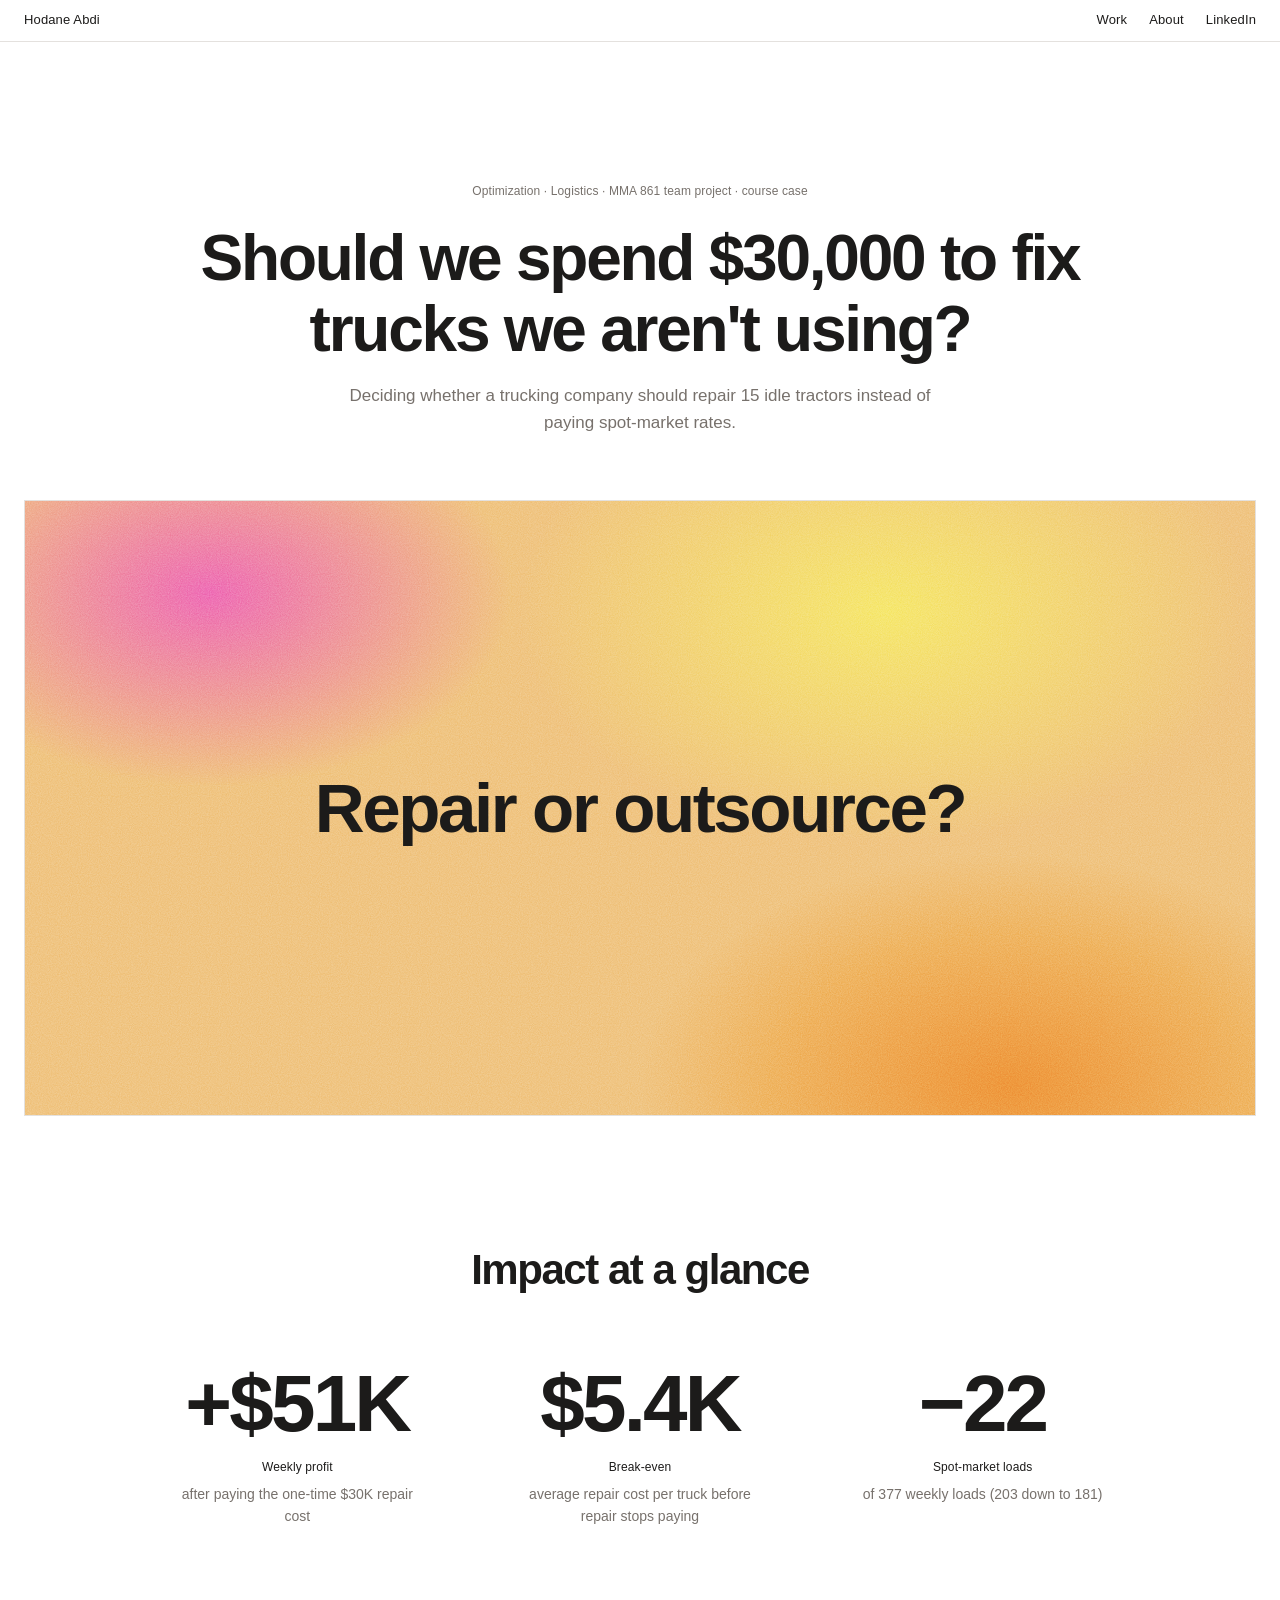
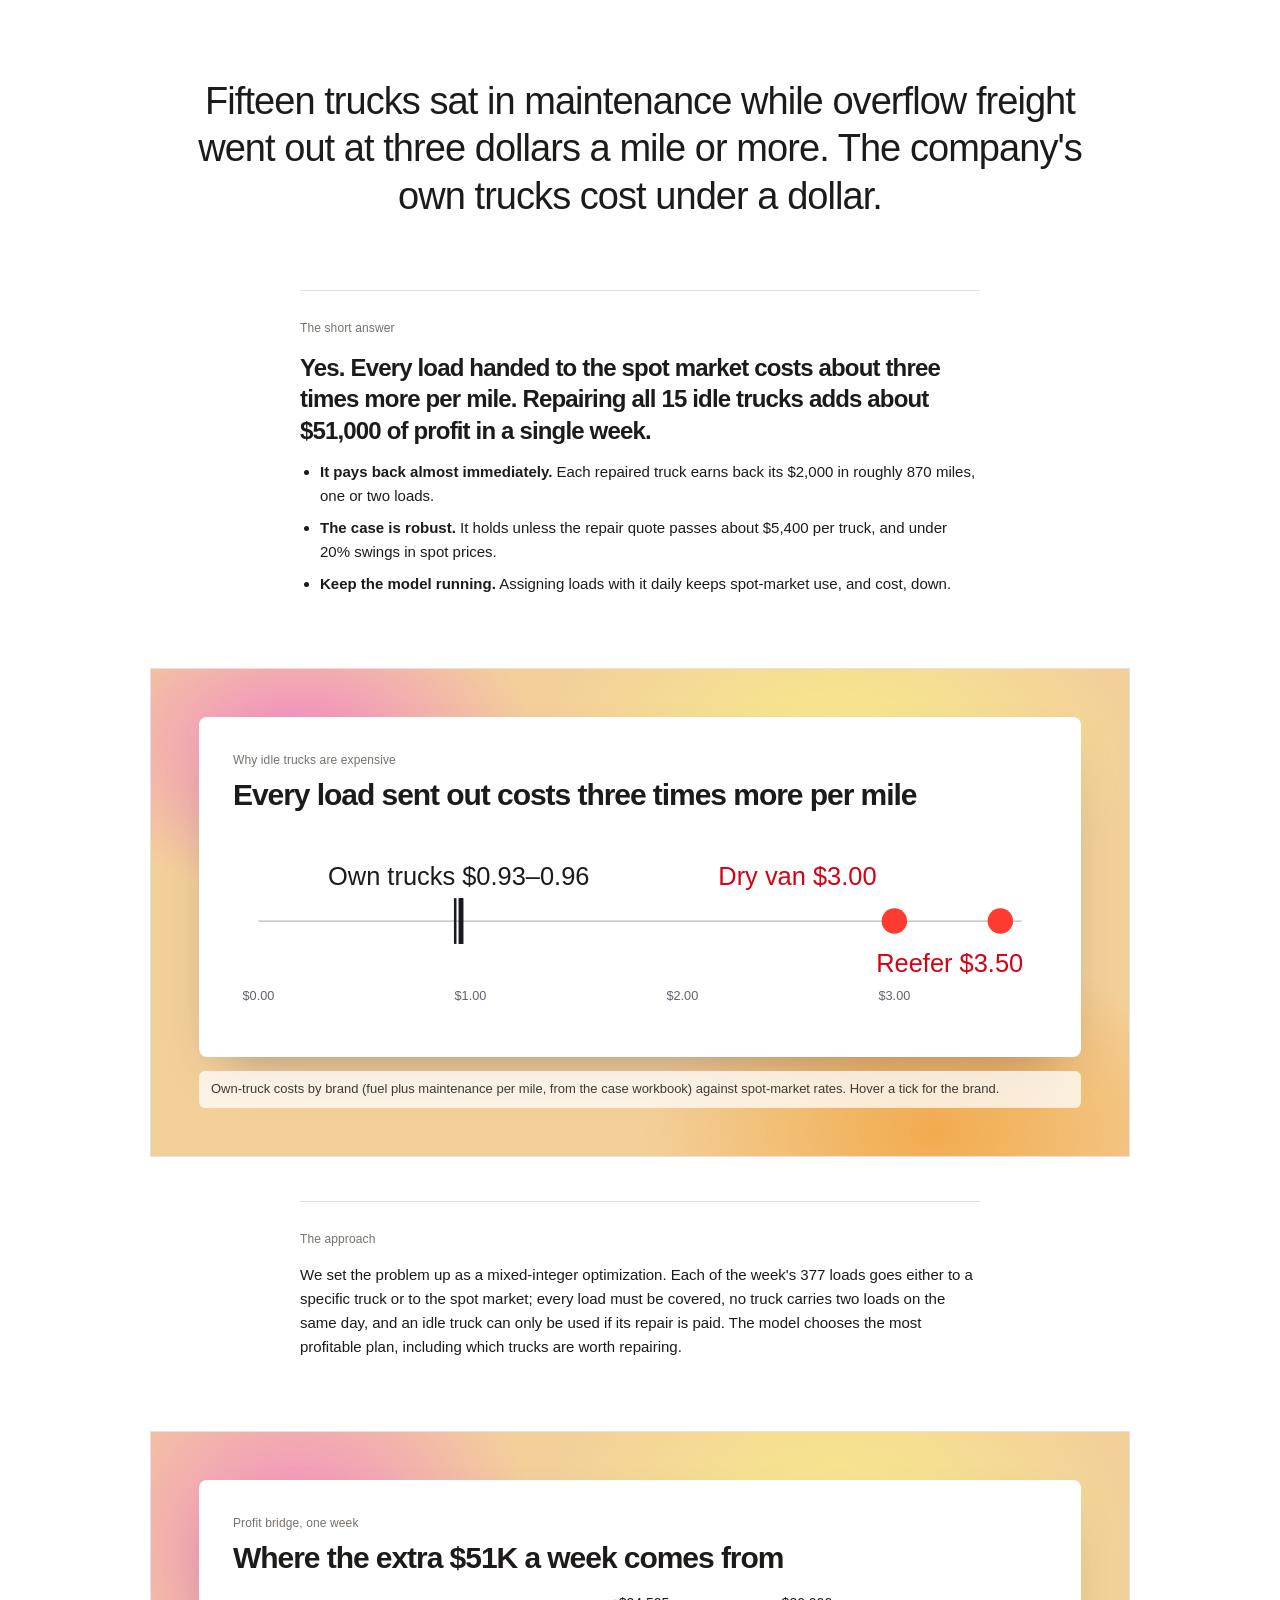
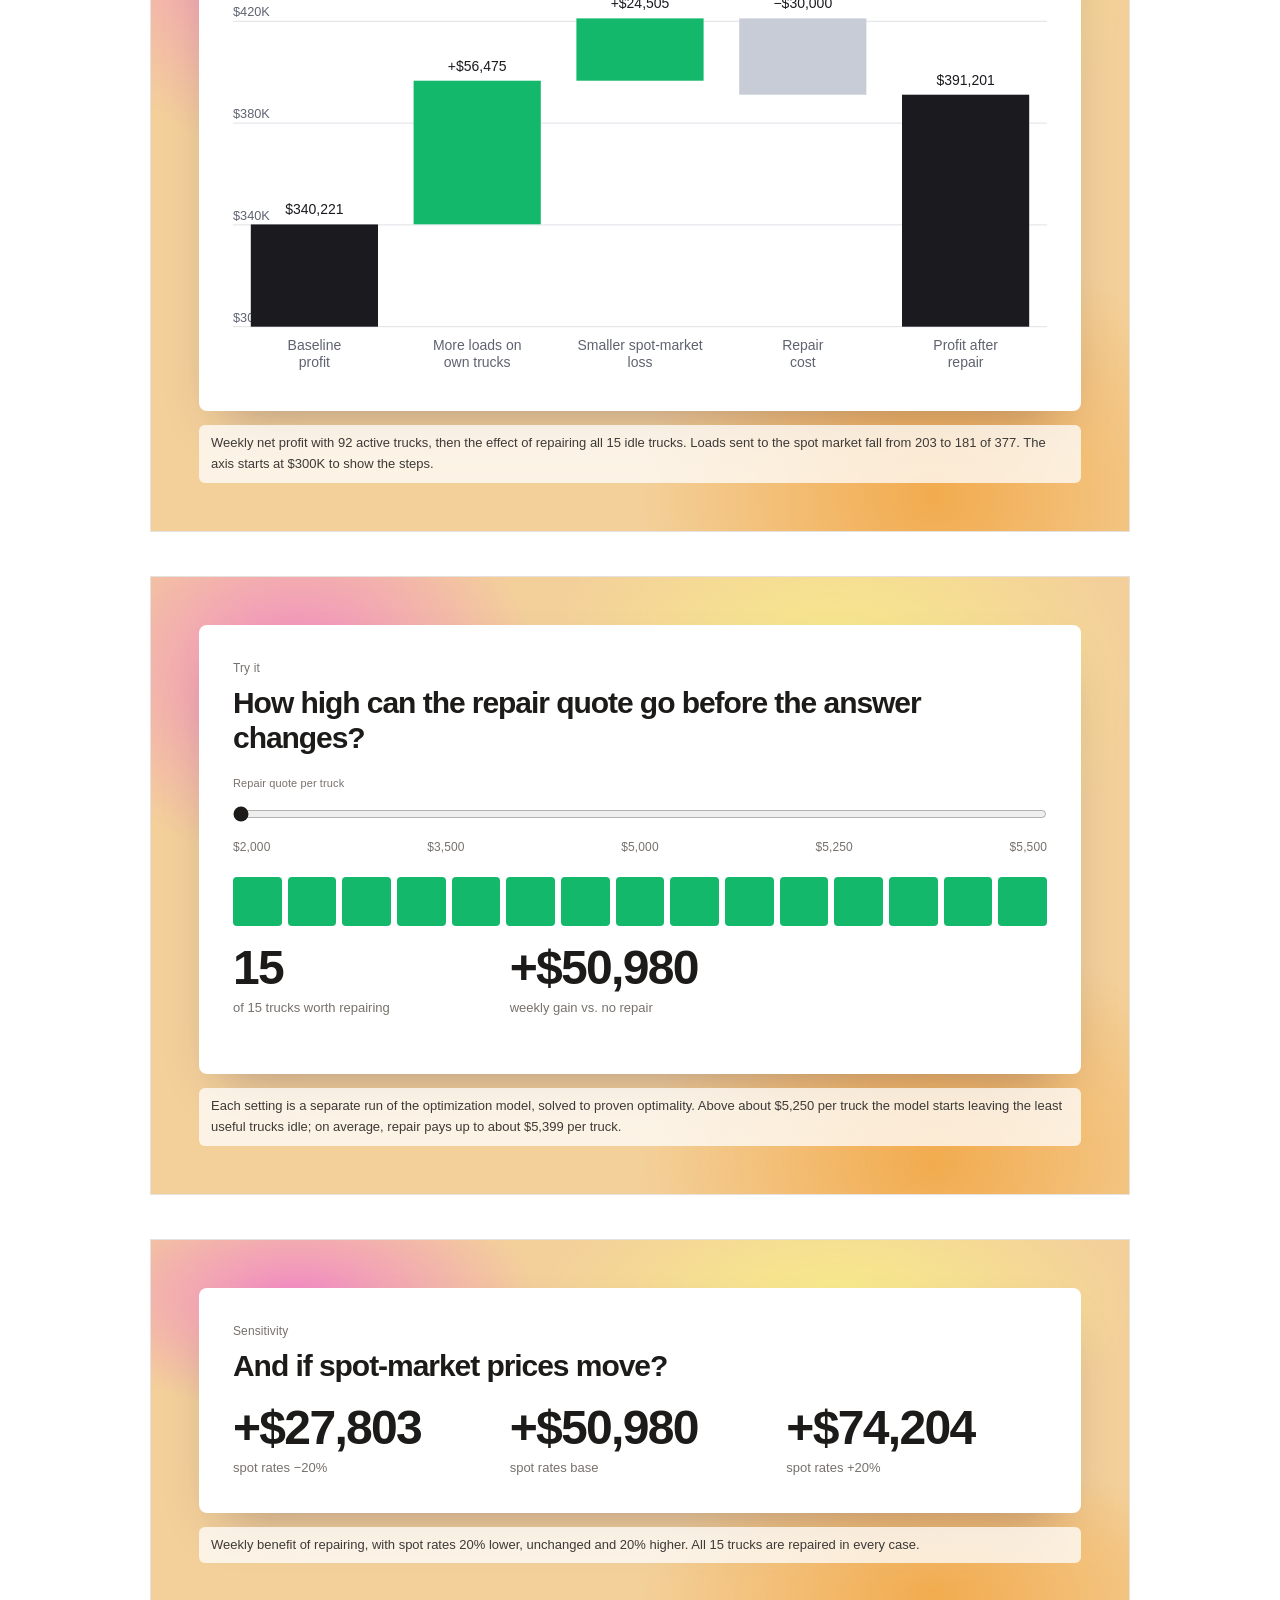
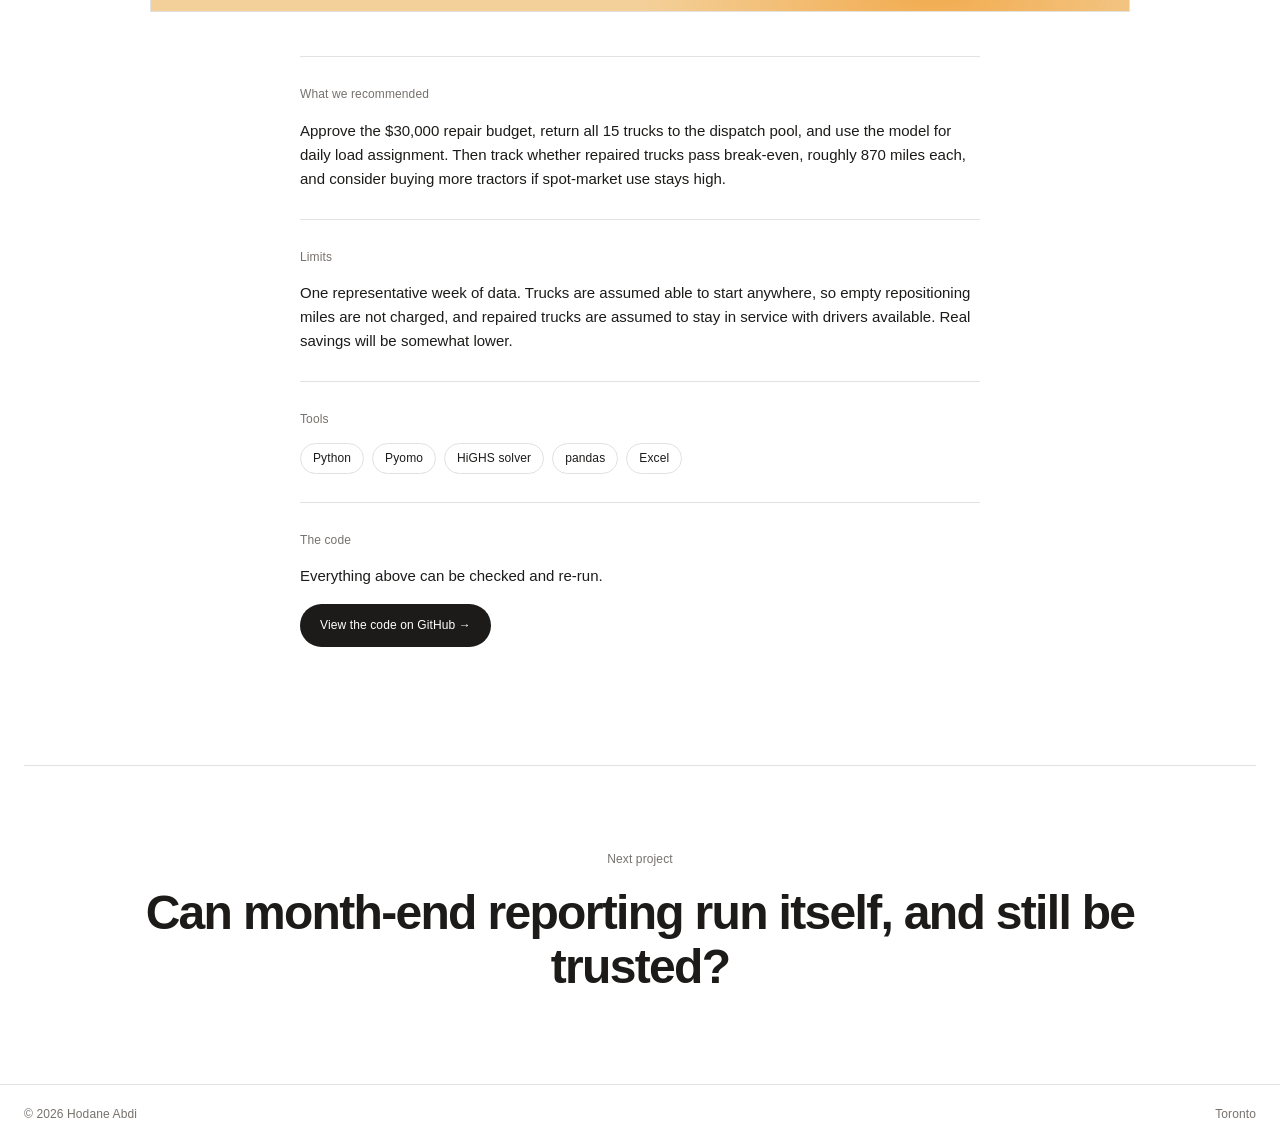
==== work/fleet-optimization.html @ c6dd70c2 "Calmer headline size; keep both hero buttons white Co-Authored-By: Claude Opus 5.5 <noreply@anthropi" ====
<!doctype html>
<html lang="en"><head>
<meta charset="utf-8"><meta name="viewport" content="width=device-width,initial-scale=1">
<title>Fleet Capacity Optimization | Hodane Abdi</title>
<meta name="description" content="Deciding whether a trucking company should repair 15 idle tractors instead of paying spot-market rates.">
<meta property="og:title" content="Fleet Capacity Optimization | Hodane Abdi"><meta property="og:description" content="Deciding whether a trucking company should repair 15 idle tractors instead of paying spot-market rates.">
<meta property="og:image" content="https://hodaneabdi.github.io/assets/og.png"><meta property="og:type" content="website"><meta name="twitter:card" content="summary_large_image">
<link rel="preload" href="../assets/fonts/tinos.woff2" as="font" type="font/woff2" crossorigin>
<link rel="stylesheet" href="../assets/style.css?v=202611041042">
<link rel="icon" href="data:image/svg+xml,%3Csvg xmlns='http://www.w3.org/2000/svg' viewBox='0 0 32 32'%3E%3Ccircle cx='16' cy='16' r='14' fill='%23f2a2e6'/%3E%3C/svg%3E">
</head><body data-g="g-sun" style="--acc:#14b86a;--acc-t:#0b8a4e">
<nav class="nav"><a href="../index.html">Hodane Abdi</a><div class="links"><a href="../index.html#work">Work</a><a href="../index.html#about">About</a><a href="https://www.linkedin.com/in/hodane-abdi/">LinkedIn</a></div></nav>

<main class="wrap">
<header class="cs-head"><p class="mono">Optimization · Logistics · MMA 861 team project · course case</p><h1>Should we spend $30,000 to fix trucks we aren't using?</h1><p class="lede">Deciding whether a trucking company should repair 15 idle tractors instead of paying spot-market rates.</p></header>
<div class="hero grain g-sun light"><h2>Repair or outsource?</h2></div>
<div class="glance"><h3>Impact at a glance</h3><div class="stats" data-stagger><div class="stat reveal"><div class="num" data-count="51">+$51K</div><div class="mono">Weekly profit</div><p>after paying the one-time $30K repair cost</p></div><div class="stat reveal"><div class="num">$5.4K</div><div class="mono">Break-even</div><p>average repair cost per truck before repair stops paying</p></div><div class="stat reveal"><div class="num">−22</div><div class="mono">Spot-market loads</div><p>of 377 weekly loads (203 down to 181)</p></div></div></div>
<p class="statement reveal">Fifteen trucks sat in maintenance while overflow freight went out at three dollars a mile or more. The company's own trucks cost under a dollar.</p>
<div class="body"><section class="reveal"><h4>The short answer</h4><p class="lead-a">Yes. Every load handed to the spot market costs about three times more per mile. Repairing all 15 idle trucks adds about $51,000 of profit in a single week.</p><ul><li><b>It pays back almost immediately.</b> Each repaired truck earns back its $2,000 in roughly 870 miles, one or two loads.</li><li><b>The case is robust.</b> It holds unless the repair quote passes about $5,400 per truck, and under 20% swings in spot prices.</li><li><b>Keep the model running.</b> Assigning loads with it daily keeps spot-market use, and cost, down.</li></ul></section></div>
<figure class="viz reveal"><div class="vcard"><div class="vhead"><p class="mono">Why idle trucks are expensive</p><h5>Every load sent out costs three times more per mile</h5></div>
<svg viewBox="0 0 640 150" class="chart" role="img" aria-label="Cost per mile: own trucks $0.928 to $0.961, spot market $3.00 to $3.50"><line x1="20" y1="70" x2="620" y2="70" stroke="#1a1a1f" stroke-opacity=".3"/><text x="20.0" y="132" text-anchor="middle" font-family="Inter, -apple-system, 'Helvetica Neue', Arial, sans-serif" font-size="10" fill="#5f6370">$0.00</text><text x="186.7" y="132" text-anchor="middle" font-family="Inter, -apple-system, 'Helvetica Neue', Arial, sans-serif" font-size="10" fill="#5f6370">$1.00</text><text x="353.3" y="132" text-anchor="middle" font-family="Inter, -apple-system, 'Helvetica Neue', Arial, sans-serif" font-size="10" fill="#5f6370">$2.00</text><text x="520.0" y="132" text-anchor="middle" font-family="Inter, -apple-system, 'Helvetica Neue', Arial, sans-serif" font-size="10" fill="#5f6370">$3.00</text><line x1="174.7" y1="52" x2="174.7" y2="88" stroke="#1a1a1f" stroke-width="2" data-tip="Volvo (20 trucks): $0.928 a mile"/><line x1="178.5" y1="52" x2="178.5" y2="88" stroke="#1a1a1f" stroke-width="2" data-tip="Kenworth (15 trucks): $0.951 a mile"/><line x1="178.5" y1="52" x2="178.5" y2="88" stroke="#1a1a1f" stroke-width="2" data-tip="International (18 trucks): $0.951 a mile"/><line x1="179.2" y1="52" x2="179.2" y2="88" stroke="#1a1a1f" stroke-width="2" data-tip="Freightliner (22 trucks): $0.955 a mile"/><line x1="179.7" y1="52" x2="179.7" y2="88" stroke="#1a1a1f" stroke-width="2" data-tip="Mack (21 trucks): $0.958 a mile"/><line x1="180.2" y1="52" x2="180.2" y2="88" stroke="#1a1a1f" stroke-width="2" data-tip="Peterbilt (24 trucks): $0.961 a mile"/><text x="177.5" y="42" text-anchor="middle" font-family="Inter, -apple-system, 'Helvetica Neue', Arial, sans-serif" font-size="20" fill="#1a1a1f">Own trucks $0.93–0.96</text><circle class="pop" style="--d:200ms" cx="520.0" cy="70" r="10" fill="#ff3b30" data-tip="Spot market, dry van: $3.00 a mile"/><text x="506.0" y="42" text-anchor="end" font-family="Inter, -apple-system, 'Helvetica Neue', Arial, sans-serif" font-size="20" fill="#d70015">Dry van $3.00</text><circle class="pop" style="--d:350ms" cx="603.3" cy="70" r="10" fill="#ff3b30" data-tip="Spot market, reefer: $3.50 a mile"/><text x="621.3" y="110" text-anchor="end" font-family="Inter, -apple-system, 'Helvetica Neue', Arial, sans-serif" font-size="20" fill="#d70015">Reefer $3.50</text></svg></div><figcaption>Own-truck costs by brand (fuel plus maintenance per mile, from the case workbook) against spot-market rates. Hover a tick for the brand.</figcaption></figure><div class="body"><section class="reveal"><h4>The approach</h4><p>We set the problem up as a mixed-integer optimization. Each of the week's 377 loads goes either to a specific truck or to the spot market; every load must be covered, no truck carries two loads on the same day, and an idle truck can only be used if its repair is paid. The model chooses the most profitable plan, including which trucks are worth repairing.</p></section></div><figure class="viz reveal"><div class="vcard"><div class="vhead"><p class="mono">Profit bridge, one week</p><h5>Where the extra $51K a week comes from</h5></div>
<svg viewBox="0 0 640 300" class="chart" role="img" aria-label="Weekly profit bridge from baseline to after repair"><line x1="0" y1="260.0" x2="640" y2="260.0" stroke="#e6e7eb"/><text x="0" y="256.0" font-family="Inter, -apple-system, 'Helvetica Neue', Arial, sans-serif" font-size="10" fill="#5f6370">$300K</text><line x1="0" y1="180.0" x2="640" y2="180.0" stroke="#e6e7eb"/><text x="0" y="176.0" font-family="Inter, -apple-system, 'Helvetica Neue', Arial, sans-serif" font-size="10" fill="#5f6370">$340K</text><line x1="0" y1="100.0" x2="640" y2="100.0" stroke="#e6e7eb"/><text x="0" y="96.0" font-family="Inter, -apple-system, 'Helvetica Neue', Arial, sans-serif" font-size="10" fill="#5f6370">$380K</text><line x1="0" y1="20.0" x2="640" y2="20.0" stroke="#e6e7eb"/><text x="0" y="16.0" font-family="Inter, -apple-system, 'Helvetica Neue', Arial, sans-serif" font-size="10" fill="#5f6370">$420K</text><rect class="pop" style="--d:0ms" x="14.0" y="179.6" width="100.0" height="80.4" fill="#1a1a1f" data-tip="Baseline profit: $340,221"/><text x="64.0" y="171.6" text-anchor="middle" font-family="Inter, -apple-system, 'Helvetica Neue', Arial, sans-serif" font-size="11" fill="#1a1a1f">$340,221</text><text x="64.0" y="278" text-anchor="middle" font-family="Inter, -apple-system, 'Helvetica Neue', Arial, sans-serif" font-size="11" fill="#5f6370">Baseline</text><text x="64.0" y="292" text-anchor="middle" font-family="Inter, -apple-system, 'Helvetica Neue', Arial, sans-serif" font-size="11" fill="#5f6370">profit</text><rect class="pop" style="--d:120ms" x="142.0" y="66.6" width="100.0" height="112.9" fill="#14b86a" data-tip="More loads on own trucks: $56,475"/><text x="192.0" y="58.6" text-anchor="middle" font-family="Inter, -apple-system, 'Helvetica Neue', Arial, sans-serif" font-size="11" fill="#1a1a1f">+$56,475</text><text x="192.0" y="278" text-anchor="middle" font-family="Inter, -apple-system, 'Helvetica Neue', Arial, sans-serif" font-size="11" fill="#5f6370">More loads on</text><text x="192.0" y="292" text-anchor="middle" font-family="Inter, -apple-system, 'Helvetica Neue', Arial, sans-serif" font-size="11" fill="#5f6370">own trucks</text><rect class="pop" style="--d:240ms" x="270.0" y="17.6" width="100.0" height="49.0" fill="#14b86a" data-tip="Smaller spot-market loss: $24,505"/><text x="320.0" y="9.6" text-anchor="middle" font-family="Inter, -apple-system, 'Helvetica Neue', Arial, sans-serif" font-size="11" fill="#1a1a1f">+$24,505</text><text x="320.0" y="278" text-anchor="middle" font-family="Inter, -apple-system, 'Helvetica Neue', Arial, sans-serif" font-size="11" fill="#5f6370">Smaller spot-market</text><text x="320.0" y="292" text-anchor="middle" font-family="Inter, -apple-system, 'Helvetica Neue', Arial, sans-serif" font-size="11" fill="#5f6370">loss</text><rect class="pop" style="--d:360ms" x="398.0" y="17.6" width="100.0" height="60.0" fill="#c7ccd6" data-tip="Repair cost: −$30,000"/><text x="448.0" y="9.6" text-anchor="middle" font-family="Inter, -apple-system, 'Helvetica Neue', Arial, sans-serif" font-size="11" fill="#1a1a1f">−$30,000</text><text x="448.0" y="278" text-anchor="middle" font-family="Inter, -apple-system, 'Helvetica Neue', Arial, sans-serif" font-size="11" fill="#5f6370">Repair</text><text x="448.0" y="292" text-anchor="middle" font-family="Inter, -apple-system, 'Helvetica Neue', Arial, sans-serif" font-size="11" fill="#5f6370">cost</text><rect class="pop" style="--d:480ms" x="526.0" y="77.6" width="100.0" height="182.4" fill="#1a1a1f" data-tip="Profit after repair: $391,201"/><text x="576.0" y="69.6" text-anchor="middle" font-family="Inter, -apple-system, 'Helvetica Neue', Arial, sans-serif" font-size="11" fill="#1a1a1f">$391,201</text><text x="576.0" y="278" text-anchor="middle" font-family="Inter, -apple-system, 'Helvetica Neue', Arial, sans-serif" font-size="11" fill="#5f6370">Profit after</text><text x="576.0" y="292" text-anchor="middle" font-family="Inter, -apple-system, 'Helvetica Neue', Arial, sans-serif" font-size="11" fill="#5f6370">repair</text></svg></div><figcaption>Weekly net profit with 92 active trucks, then the effect of repairing all 15 idle trucks. Loads sent to the spot market fall from 203 to 181 of 377. The axis starts at $300K to show the steps.</figcaption></figure><figure class="viz reveal"><div class="vcard"><div class="vhead"><p class="mono">Try it</p><h5>How high can the repair quote go before the answer changes?</h5></div>
<div class="ctl"><label for="flFee" class="mono">Repair quote per truck</label>
<input type="range" id="flFee" min="0" max="4" step="1" value="0">
<div class="ticks mono"><span>$2,000</span><span>$3,500</span><span>$5,000</span><span>$5,250</span><span>$5,500</span></div>
<div class="trucks" aria-hidden="true"><span class="truck" data-n="0"></span><span class="truck" data-n="1"></span><span class="truck" data-n="2"></span><span class="truck" data-n="3"></span><span class="truck" data-n="4"></span><span class="truck" data-n="5"></span><span class="truck" data-n="6"></span><span class="truck" data-n="7"></span><span class="truck" data-n="8"></span><span class="truck" data-n="9"></span><span class="truck" data-n="10"></span><span class="truck" data-n="11"></span><span class="truck" data-n="12"></span><span class="truck" data-n="13"></span><span class="truck" data-n="14"></span></div>
<div class="readout"><div><span class="big" id="flN">15</span><span class="mono">of 15 trucks worth repairing</span></div><div><span class="big" id="flG">+$50,980</span><span class="mono">weekly gain vs. no repair</span></div></div></div>
<script>window.FL=[[2000, 15, 391200.75, 50979.61], [3500, 15, 368700.75, 28479.61], [5000, 15, 346200.75, 5979.61], [5250, 12, 342494.09, 2272.96], [5500, 5, 340746.68, 525.54]];</script></div><figcaption>Each setting is a separate run of the optimization model, solved to proven optimality. Above about $5,250 per truck the model starts leaving the least useful trucks idle; on average, repair pays up to about $5,399 per truck.</figcaption></figure><figure class="viz reveal"><div class="vcard"><div class="vhead"><p class="mono">Sensitivity</p><h5>And if spot-market prices move?</h5></div>
<div class="readout three"><div><span class="big">+$27,803</span><span class="mono">spot rates −20%</span></div><div><span class="big">+$50,980</span><span class="mono">spot rates base</span></div><div><span class="big">+$74,204</span><span class="mono">spot rates +20%</span></div></div></div><figcaption>Weekly benefit of repairing, with spot rates 20% lower, unchanged and 20% higher. All 15 trucks are repaired in every case.</figcaption></figure><div class="body"><section class="reveal"><h4>What we recommended</h4><p>Approve the $30,000 repair budget, return all 15 trucks to the dispatch pool, and use the model for daily load assignment. Then track whether repaired trucks pass break-even, roughly 870 miles each, and consider buying more tractors if spot-market use stays high.</p></section></div><div class="body"><section class="reveal"><h4>Limits</h4><p>One representative week of data. Trucks are assumed able to start anywhere, so empty repositioning miles are not charged, and repaired trucks are assumed to stay in service with drivers available. Real savings will be somewhat lower.</p></section></div><div class="body"><section class="reveal"><h4>Tools</h4><div class='chips'><span>Python</span><span>Pyomo</span><span>HiGHS solver</span><span>pandas</span><span>Excel</span></div></section></div>
<div class="body"><section class="reveal"><h4>The code</h4><p>Everything above can be checked and re-run.</p><p style="margin-top:16px"><a class="cta" href="https://github.com/hodaneabdi/analytics-portfolio/tree/main/fleet-capacity-optimization">View the code on GitHub →</a></p></section></div>
<a class="next" href="statement-automation.html"><span class="mono">Next project</span><div class="t">Can month-end reporting run itself, and still be trusted?</div></a>
</main>
<footer class="mono"><span>© 2026 Hodane Abdi</span><span>Toronto</span></footer>
<div class="tip" id="tip" role="status" aria-live="polite"></div>
<script src="../assets/site.js?v=202611041042"></script>
</body></html>
---- assets/style.css ----
/* Hodane Abdi — editorial portfolio. Tinos (Times-style serif), Cousine (mono), Inter (text). Self-hosted, open licences. */
@font-face{font-family:"Tinos";src:url(fonts/tinos.woff2) format("woff2");font-weight:400;font-display:swap}
@font-face{font-family:"Tinos";src:url(fonts/tinos-italic.woff2) format("woff2");font-weight:400;font-style:italic;font-display:swap}
@font-face{font-family:"Cousine";src:url(fonts/cousine.woff2) format("woff2");font-weight:400;font-display:swap}
@font-face{font-family:"Inter";src:url(fonts/inter.woff2) format("woff2");font-weight:100 900;font-display:swap}

:root{
  --serif:"Times New Roman",Tinos,Times,serif; --mono:Cousine,"Courier New",ui-monospace,monospace; --sans:Inter,-apple-system,"Helvetica Neue",Arial,sans-serif;
  --ink:#1c1b1a; --grey:#77716c; --line:#e4e1de; --cap:#f5f4f2; --red:#ff3b30; --acc:#0a7cff; --acc-t:#0060d6;
  --pad:24px; --ease:cubic-bezier(.22,.8,.2,1);
}
*{box-sizing:border-box;margin:0;padding:0}
html{-webkit-text-size-adjust:100%;scroll-behavior:smooth;scroll-padding-top:60px;background:#fff}
body{font-family:var(--sans);color:var(--ink);font-size:15px;line-height:1.6;-webkit-font-smoothing:antialiased}
img,svg{max-width:100%;display:block}
a{color:inherit;text-decoration:none}
.wrap{padding:0 var(--pad)}
.mono{font-family:var(--mono);font-size:12px;letter-spacing:.06em;text-transform:uppercase;color:var(--grey)}

/* nav */
.nav{position:sticky;top:0;z-index:40;display:flex;justify-content:space-between;align-items:center;height:42px;padding:0 var(--pad);background:rgba(255,255,255,.94);
  backdrop-filter:blur(10px);-webkit-backdrop-filter:blur(10px);border-bottom:1px solid var(--line);font-family:var(--mono);font-size:13px;letter-spacing:.06em;text-transform:uppercase}
.nav .links{display:flex;gap:22px}
.nav a:hover{opacity:.55}

/* grainy gradients */
.grain{position:relative;overflow:hidden;isolation:isolate}
.grain::after{content:"";position:absolute;inset:0;z-index:0;pointer-events:none;opacity:.45;mix-blend-mode:overlay;
  background-image:url("data:image/svg+xml,%3Csvg xmlns='http://www.w3.org/2000/svg' width='200' height='200'%3E%3Cfilter id='n'%3E%3CfeTurbulence type='fractalNoise' baseFrequency='.9' numOctaves='3' stitchTiles='stitch'/%3E%3CfeColorMatrix values='0 0 0 0 0 0 0 0 0 0 0 0 0 0 0 0 0 0 1 0'/%3E%3C/filter%3E%3Crect width='100%25' height='100%25' filter='url(%23n)'/%3E%3C/svg%3E")}
.g-rose{background:radial-gradient(40% 55% at 18% 10%,#f07fdc 0%,transparent 70%),radial-gradient(45% 60% at 92% 8%,#b3a3f0 0%,transparent 70%),
  radial-gradient(30% 35% at 55% 105%,#f2e36a 0%,transparent 75%),radial-gradient(60% 70% at 70% 60%,#e8b8ec 0%,transparent 80%),#e6aee6}
.g-sky{background:radial-gradient(45% 60% at 10% 90%,#5f90e8 0%,transparent 70%),radial-gradient(40% 50% at 78% 22%,#e59be3 0%,transparent 70%),
  radial-gradient(50% 60% at 45% 40%,#bccdf2 0%,transparent 80%),radial-gradient(40% 60% at 100% 70%,#a9a6ee 0%,transparent 75%),#9fbdee}
.g-sun{background:radial-gradient(35% 45% at 15% 15%,#f28ac4 0%,transparent 70%),radial-gradient(40% 50% at 70% 18%,#f8ec8a 0%,transparent 75%),
  radial-gradient(40% 50% at 80% 95%,#f2ab4e 0%,transparent 75%),#f3d09a}
.g-night{background:radial-gradient(35% 50% at 20% 95%,#d066d4 0%,transparent 70%),radial-gradient(35% 50% at 72% 18%,#6a46e0 0%,transparent 70%),#110d22}
.grain>*{position:relative;z-index:1}

/* intro */
.intro{padding:clamp(80px,13vw,140px) 0 clamp(50px,7vw,80px);max-width:1000px}
.intro h1{font-family:var(--serif);font-weight:400;font-size:clamp(40px,5.2vw,66px);line-height:1.06;letter-spacing:-.015em;margin-top:22px}
.intro em{font-style:italic}
.intro .lede{font-size:clamp(17px,1.5vw,20px);line-height:1.55;color:#4a4643;max-width:640px;margin-top:26px}

/* project tiles */
.tiles{display:flex;flex-direction:column;gap:32px}
.tile{display:block;border:1px solid var(--line)}
.tile .art{aspect-ratio:2.2/1;min-height:380px;display:flex;align-items:flex-end;justify-content:flex-end;padding:clamp(20px,3vw,40px)}
.tile .card{width:min(60%,720px);aspect-ratio:16/9;background:#fff;border-radius:8px;overflow:hidden;box-shadow:0 24px 50px -20px rgba(40,20,60,.35);transition:transform .9s var(--ease)}
.tile:hover .card{transform:translateY(-6px)}
.card svg{width:100%;height:100%}
.card text{font-family:var(--sans)}
.card text.big{font-family:var(--serif);font-weight:400;letter-spacing:-.02em}
/* caption: question → answer */
.cap{display:grid;grid-template-columns:auto 1fr auto;gap:clamp(16px,2.6vw,36px);align-items:start;background:#fbfaf8;border-top:1px solid var(--line);padding:24px clamp(18px,2.4vw,30px) 26px}
.cap .no{font-family:var(--serif);font-style:italic;font-size:46px;line-height:.9;color:var(--acc)}
.cap .qt{font-family:var(--serif);font-size:clamp(22px,2.1vw,28px);line-height:1.15;margin-top:8px}
.cap .a{border-left:2px solid var(--acc);padding-left:16px}
.cap .at{font-size:15px;line-height:1.5;margin-top:8px;color:#3d3a37}
.cap .at b{color:var(--ink)}
.cap .go{align-self:center;justify-self:start;font-family:var(--mono);font-size:12px;letter-spacing:.06em;text-transform:uppercase;white-space:nowrap;border-bottom:1px solid var(--ink);padding-bottom:3px}
.cap .go i{font-style:normal;display:inline-block;transition:transform .3s var(--ease)}
.tile:hover .cap .go i{transform:translateX(5px)}

/* about */
.about{max-width:860px;padding:clamp(80px,11vw,120px) 0 clamp(70px,9vw,100px);border-top:1px solid var(--line);margin-top:clamp(70px,9vw,100px)}
.about h2{font-family:var(--serif);font-weight:400;font-size:clamp(30px,3.6vw,44px);line-height:1.12;margin:22px 0 22px}
.about p:not(.mono){max-width:640px;color:#3d3a37}
.about p+p{margin-top:12px}
.links-row{display:flex;gap:22px;margin-top:26px;font-family:var(--mono);font-size:12px;letter-spacing:.06em;text-transform:uppercase}
.links-row a{border-bottom:1px solid var(--ink);padding-bottom:3px}

footer{display:flex;justify-content:space-between;padding:20px var(--pad);border-top:1px solid var(--line);margin-top:clamp(60px,8vw,90px)}

/* ---------- case study ---------- */
.cs-head{text-align:center;padding:clamp(80px,12vw,140px) 0 clamp(40px,6vw,64px);max-width:980px;margin:0 auto}
.cs-head h1{font-family:var(--serif);font-weight:400;font-size:clamp(38px,5vw,64px);line-height:1.1;letter-spacing:-.01em;margin-top:22px}
.cs-head .lede{font-size:17px;color:var(--grey);max-width:620px;margin:18px auto 0}
.hero{aspect-ratio:2/1;min-height:300px;display:grid;place-items:center;border:1px solid var(--line);text-align:center;padding:24px}
.hero h2{font-family:var(--serif);font-weight:400;font-size:clamp(40px,5.4vw,72px);line-height:1.05;color:#fff}
.hero.light h2{color:var(--ink)}
.glance{text-align:center;padding:clamp(70px,10vw,120px) 0 clamp(30px,5vw,60px)}
.glance h3{font-family:var(--serif);font-weight:400;font-size:clamp(30px,3.4vw,42px)}
.stats{display:grid;grid-template-columns:repeat(3,1fr);gap:28px;max-width:1000px;margin:clamp(36px,5vw,60px) auto 0}
.stat .num{font-family:var(--serif);font-size:clamp(52px,6.4vw,80px);line-height:1;letter-spacing:-.02em}
.stat .mono{color:var(--ink);margin-top:14px}
.stat p{font-size:14px;color:var(--grey);margin-top:6px;max-width:260px;margin-left:auto;margin-right:auto}
.statement{font-family:var(--serif);font-size:clamp(26px,3.1vw,38px);line-height:1.25;text-align:center;max-width:900px;margin:clamp(50px,8vw,90px) auto clamp(40px,6vw,70px)}
.body{max-width:680px;margin:0 auto}
.body section{padding:28px 0;border-top:1px solid var(--line)}
.body h4{font-family:var(--mono);font-weight:400;font-size:12px;letter-spacing:.06em;text-transform:uppercase;color:var(--grey);margin-bottom:14px}
.body p+p{margin-top:12px}
.body ul,.body ol{padding-left:20px}
.body li+li{margin-top:8px}
.body .lead{font-weight:600}
.lead-a{font-family:var(--serif);font-size:24px;line-height:1.3;margin-bottom:14px}
.chips{display:flex;flex-wrap:wrap;gap:8px}
.chips span{font-family:var(--mono);font-size:12px;padding:5px 12px;border:1px solid var(--line);border-radius:999px}
.cta{display:inline-block;font-family:var(--mono);font-size:12px;letter-spacing:.06em;text-transform:uppercase;background:var(--ink);color:#fff;padding:12px 20px;border-radius:999px;transition:opacity .2s}
.cta:hover{opacity:.8}
.next{display:block;text-align:center;border-top:1px solid var(--line);margin-top:clamp(60px,8vw,90px);padding:clamp(50px,7vw,80px) 0 0}
.next .t{font-family:var(--serif);font-size:clamp(30px,3.8vw,48px);line-height:1.12;margin-top:16px;max-width:1000px;margin-left:auto;margin-right:auto}
.next:hover .t{opacity:.7}

/* charts sit in a gradient frame, like the hero */
.viz{max-width:980px;margin:clamp(26px,4vw,44px) auto;position:relative}
.viz .vcard{position:relative;z-index:1;background:#fff;border-radius:8px;padding:clamp(18px,3.4vw,34px);box-shadow:0 24px 50px -24px rgba(40,20,60,.35)}
body[data-g] .viz{padding:clamp(18px,4vw,48px);border:1px solid var(--line)}
body[data-g="g-rose"] .viz{background:radial-gradient(40% 55% at 18% 10%,#f07fdc 0%,transparent 70%),radial-gradient(45% 60% at 92% 8%,#b3a3f0 0%,transparent 70%),radial-gradient(60% 70% at 70% 60%,#e8b8ec 0%,transparent 80%),#e6aee6}
body[data-g="g-sky"] .viz{background:radial-gradient(45% 60% at 10% 90%,#5f90e8 0%,transparent 70%),radial-gradient(40% 50% at 78% 22%,#e59be3 0%,transparent 70%),radial-gradient(50% 60% at 45% 40%,#bccdf2 0%,transparent 80%),#9fbdee}
body[data-g="g-sun"] .viz{background:radial-gradient(35% 45% at 15% 15%,#f28ac4 0%,transparent 70%),radial-gradient(40% 50% at 70% 18%,#f8ec8a 0%,transparent 75%),radial-gradient(40% 50% at 80% 95%,#f2ab4e 0%,transparent 75%),#f3d09a}
body[data-g="g-night"] .viz{background:radial-gradient(35% 50% at 20% 95%,#d066d4 0%,transparent 70%),radial-gradient(35% 50% at 72% 18%,#6a46e0 0%,transparent 70%),#110d22}
.viz figcaption{position:relative;z-index:1;font-size:13px;color:#3d3a37;background:rgba(255,255,255,.75);border-radius:6px;padding:8px 12px;margin-top:14px}
body[data-g="g-night"] .viz figcaption{color:#fff;background:rgba(0,0,0,.35)}
.vhead{margin-bottom:20px}
.vhead .mono{color:var(--grey)}
.vhead h5{font-family:var(--serif);font-weight:400;font-size:clamp(24px,2.6vw,30px);line-height:1.15;margin-top:8px}
.chart{display:block;width:100%;height:auto;overflow:visible}
.chart text{font-family:var(--sans)}
.chart text[font-size="26"],.chart text[font-size="20"],.chart text[font-size="22"]{font-family:var(--serif)}
.chart [data-tip]{outline:none;transition:opacity .2s}
.chart [data-tip]:hover,.chart [data-tip]:focus{opacity:.78}
.duo{display:grid;grid-template-columns:1fr 1fr;gap:28px}
.dec{transition:fill .25s}.dec.on{fill:var(--acc)}
table.t{width:100%;border-collapse:collapse;font-size:14px}
table.t th{font-family:var(--mono);font-size:11px;letter-spacing:.06em;text-transform:uppercase;font-weight:400;color:var(--grey);text-align:left;padding:8px 6px;border-bottom:1px solid var(--ink)}
table.t td{padding:9px 6px;border-bottom:1px solid var(--line)}
table.t .n{text-align:right;font-variant-numeric:tabular-nums}
.ctl{margin-bottom:22px}
.ctl label{display:block;margin-bottom:6px;font-family:var(--mono);font-size:11px;letter-spacing:.06em;text-transform:uppercase;color:var(--grey)}
input[type=range]{width:100%;accent-color:var(--ink);height:30px}
.ticks{display:flex;justify-content:space-between;font-size:12px;color:var(--grey);margin-top:2px}
.readout{display:grid;grid-template-columns:repeat(3,1fr);gap:16px;margin-top:18px}
.readout.three{margin-top:0}
.readout.four{grid-template-columns:repeat(4,1fr);margin-top:0}
.readout .big{display:block;font-family:var(--serif);font-size:clamp(34px,4.2vw,48px);line-height:1;letter-spacing:-.02em}
.readout .mono{display:block;margin-top:6px;font-family:var(--sans);text-transform:none;letter-spacing:0;font-size:13px;color:var(--grey)}
.trucks{display:grid;grid-template-columns:repeat(15,1fr);gap:6px;margin-top:20px}
.truck{aspect-ratio:1;border-radius:4px;background:var(--cap);box-shadow:inset 0 0 0 1px var(--line);transition:background .3s}
.truck.on{background:var(--acc);box-shadow:none}
.legend{display:flex;flex-wrap:wrap;gap:8px 18px;margin-bottom:16px;font-size:13px;color:var(--grey)}
.legend i{display:inline-block;width:12px;height:12px;border-radius:2px;margin-right:6px;vertical-align:-1px}
.legend i.hollow{box-shadow:inset 0 0 0 1px #c7ccd6}
.flow{display:flex;flex-direction:column;gap:10px}
.flow .row{display:flex;gap:10px}
.flow .step2{flex:1;background:#fff;border:1px solid var(--line);border-radius:6px;padding:12px 14px}
.flow .step2 .mono{font-size:11px}
.flow .step2 b{display:block;font-size:15px;font-weight:600;line-height:1.3;margin-top:2px}
.flow .arrow2{text-align:center;color:var(--grey);font-size:13px}
.flow .ok{background:#f1faf4;border-color:#9fd8b4}
.flow .warn{background:#fff8e8;border-color:#f0d58a}

/* tooltip */
.tip{position:fixed;z-index:60;pointer-events:none;background:var(--ink);color:#fff;font-size:13px;line-height:1.35;padding:8px 11px;border-radius:6px;max-width:250px;
  transform:translate(-50%,calc(-100% - 12px));opacity:0;transition:opacity .12s}
.tip.on{opacity:1}

/* motion */
.reveal{opacity:0;transform:translateY(20px);transition:opacity .9s var(--ease),transform .9s var(--ease);transition-delay:var(--delay,0ms)}
.reveal.in{opacity:1;transform:none}
.grow,.growx,.pop{transition:transform .9s var(--ease) var(--d,0ms),opacity .6s ease var(--d,0ms)}
.grow{transform-box:fill-box;transform-origin:bottom;transform:scaleY(0)}
.growx{transform-box:fill-box;transform-origin:left;transform:scaleX(0)}
.pop{transform-box:fill-box;transform-origin:center;transform:scale(.4);opacity:0}
.in .grow,.in .growx,.in .pop{transform:none}
.in .pop{opacity:1}

@media (max-width:760px){
  :root{--pad:16px}
  .tile .art{aspect-ratio:auto;min-height:0;justify-content:center;padding:36px 18px}
  .tile .card{width:100%}
  .cap{grid-template-columns:auto 1fr}
  .cap .go{grid-column:2}
  .stats{grid-template-columns:1fr;gap:36px}
  .readout{grid-template-columns:1fr;gap:14px}
  .readout.four{grid-template-columns:1fr 1fr}
  .hero{aspect-ratio:4/3}
}
@media (prefers-reduced-motion:reduce){
  html{scroll-behavior:auto}
  .reveal,.grow,.growx,.pop,.card{transition:none!important;transform:none!important}
  .reveal,.pop{opacity:1!important}
}

.ring{stroke-dashoffset:var(--len);transition:stroke-dashoffset 1.6s var(--ease) .2s}
.in .ring{stroke-dashoffset:0}
@media (prefers-reduced-motion:reduce){.ring{stroke-dashoffset:0!important;transition:none}}

/* ---------- Helvetica throughout, centred headline ---------- */
:root{--serif:"Helvetica Neue",Helvetica,Inter,Arial,sans-serif;--mono:"Helvetica Neue",Helvetica,Inter,Arial,sans-serif;--sans:"Helvetica Neue",Helvetica,Inter,Arial,sans-serif}
.intro h1,.cs-head h1,.about h2,.stat .num,.statement,.next .t,.cap .qt,.glance h3,.hero h2,.vhead h5,.lead-a,.readout .big{font-family:var(--serif);font-weight:600;letter-spacing:-.035em}
.intro h1{font-size:clamp(38px,5vw,64px);line-height:1.04}
.intro em,.cs-head em{font-style:normal;color:#77716c}
.cap .no{font-style:normal;font-weight:600;letter-spacing:-.04em}
.mono,.nav,.links-row,.cap .go,.cta,.body h4,.chips span,table.t th,.ctl label{letter-spacing:.01em;text-transform:none;font-weight:500}
.nav a{text-transform:none}
.intro{text-align:center;margin:0 auto;max-width:1060px}
.intro .lede{margin-left:auto;margin-right:auto}
.statement{font-weight:500;letter-spacing:-.025em}

/* hero links */
.hero-links{display:flex;justify-content:center;gap:10px;margin-top:30px;flex-wrap:wrap}
.hbtn{display:inline-flex;align-items:center;gap:9px;font-size:15px;font-weight:500;padding:12px 20px;border-radius:999px;border:1px solid #d9d6d2;background:#fff;transition:transform .25s var(--ease),background .25s}
.hbtn svg{width:17px;height:17px}
.hbtn.dark{background:var(--ink);border-color:var(--ink);color:#fff}
.hbtn:hover{transform:translateY(-2px)}
/* about with portrait */
.about{max-width:1100px;display:grid;grid-template-columns:minmax(260px,400px) 1fr;gap:clamp(30px,5vw,64px);align-items:center}
.about-photo{border-radius:16px;aspect-ratio:4/5;display:flex;align-items:flex-end;justify-content:center;overflow:hidden}
.about-photo img{width:94%;height:auto;position:relative;z-index:1}
.about h2{margin-top:16px}
@media (max-width:760px){.about{grid-template-columns:1fr}.about-photo{max-width:340px}}
.about-photo{aspect-ratio:auto;border-radius:0;background:none}
.about-photo img{width:100%}
.about-photo img{-webkit-mask-image:linear-gradient(to bottom,#000 72%,transparent 100%);mask-image:linear-gradient(to bottom,#000 72%,transparent 100%)}
.intro h1{font-size:clamp(30px,3.8vw,50px);line-height:1.08;letter-spacing:-.03em}
.intro .lede{font-size:clamp(16px,1.3vw,18px)}
.hbtn,.hbtn.dark{background:#fff;color:var(--ink);border-color:#d9d6d2}
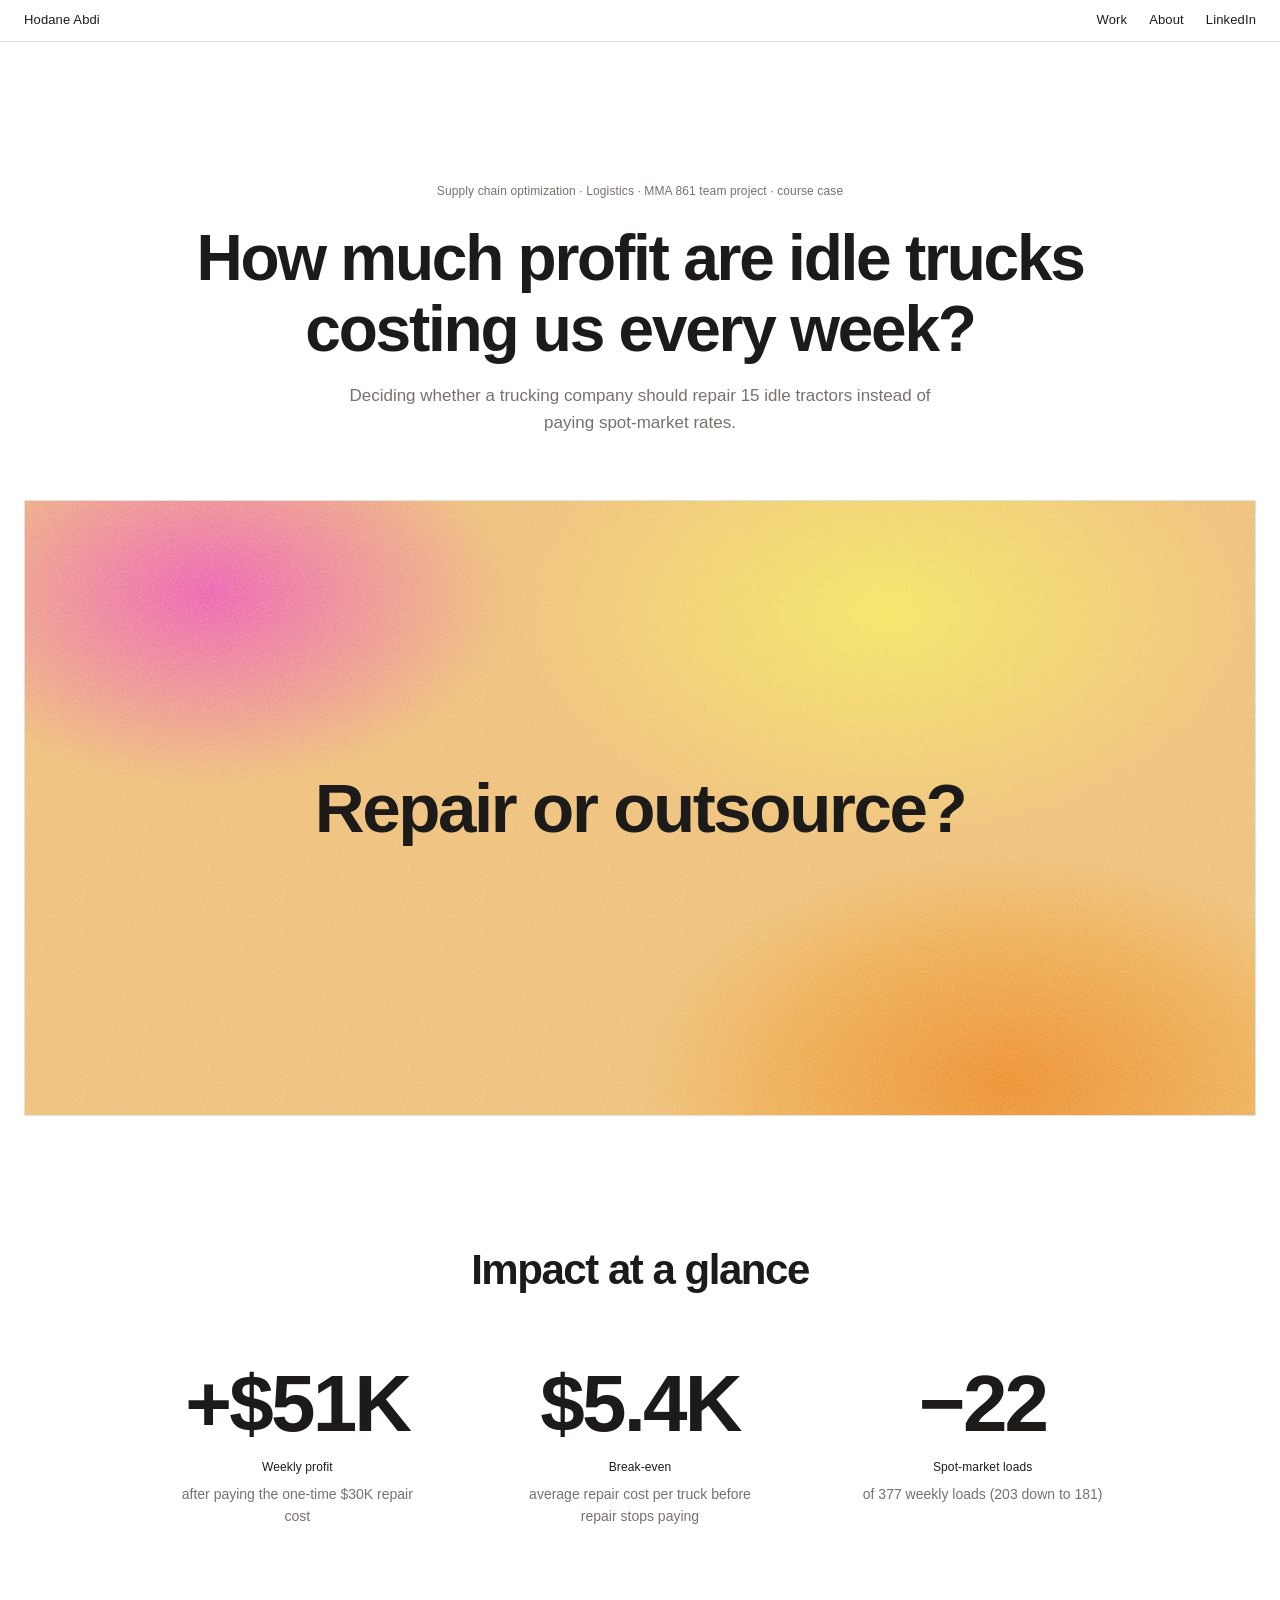
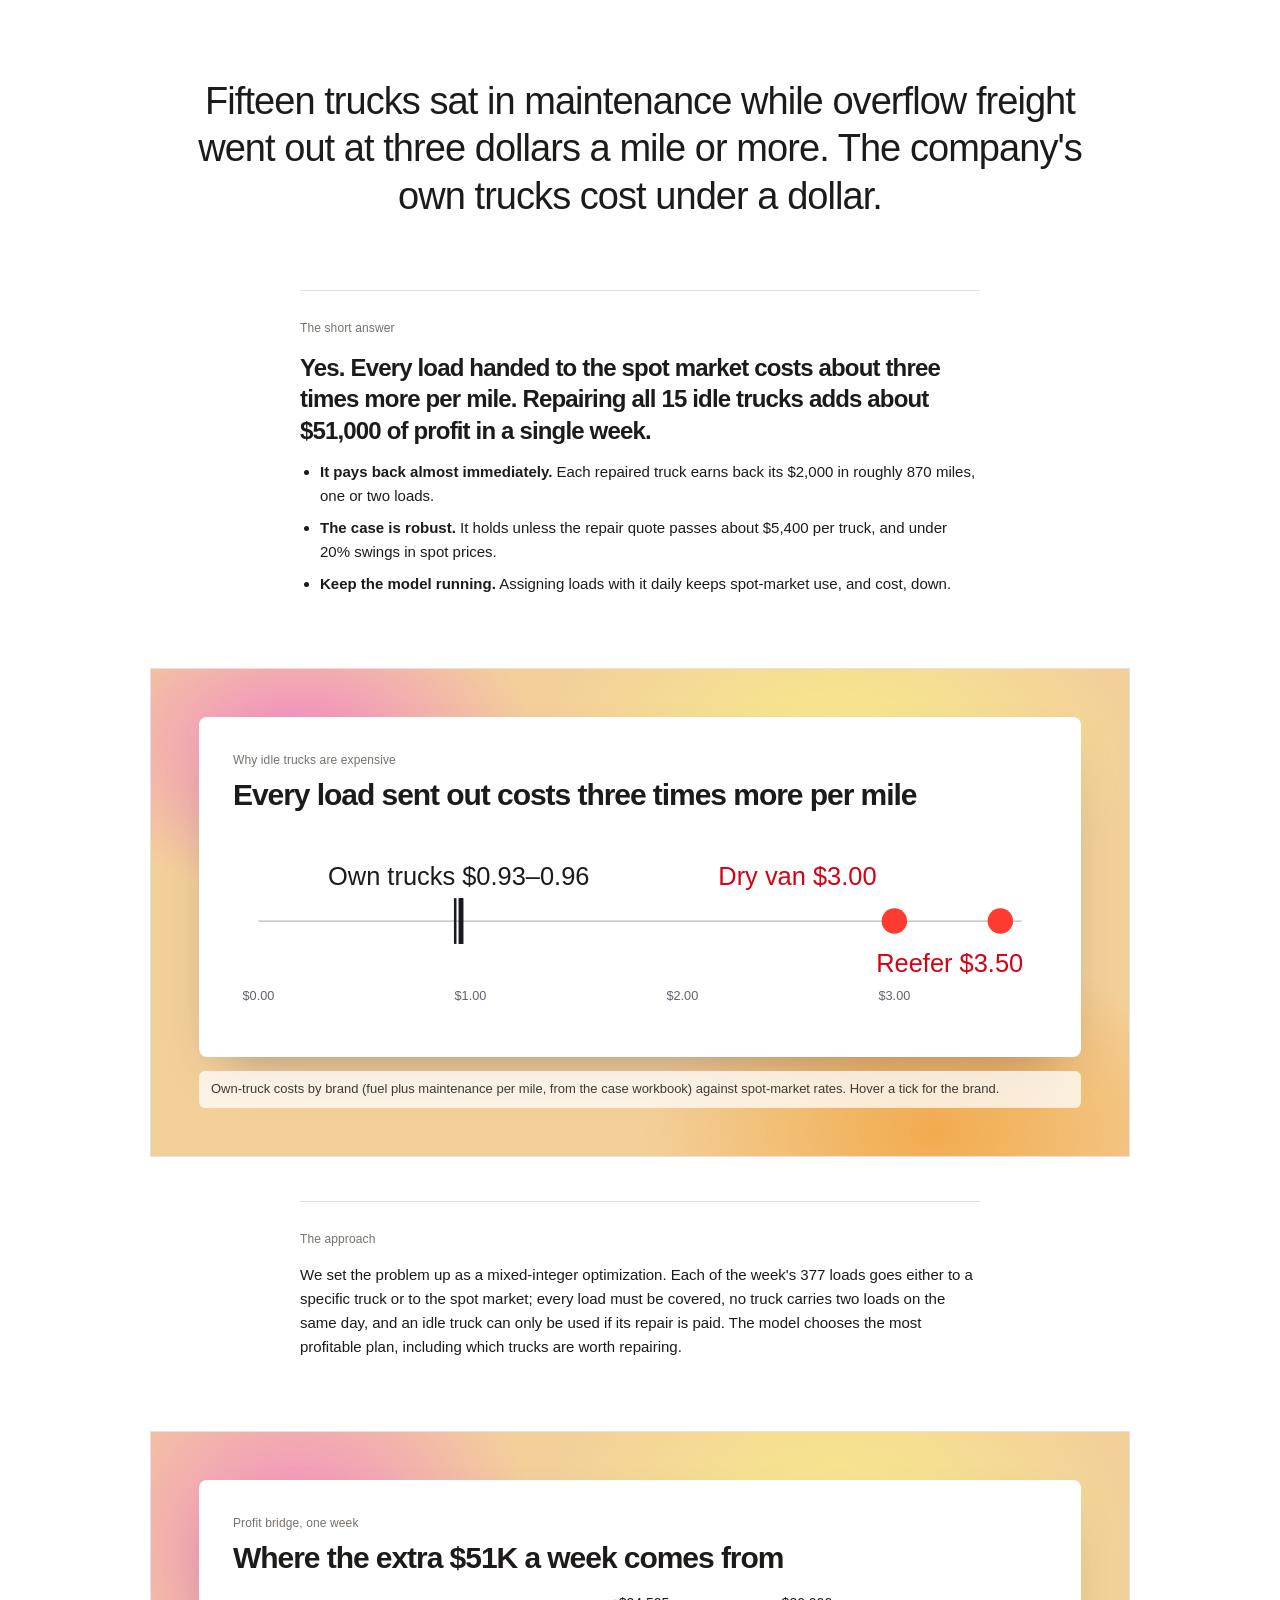
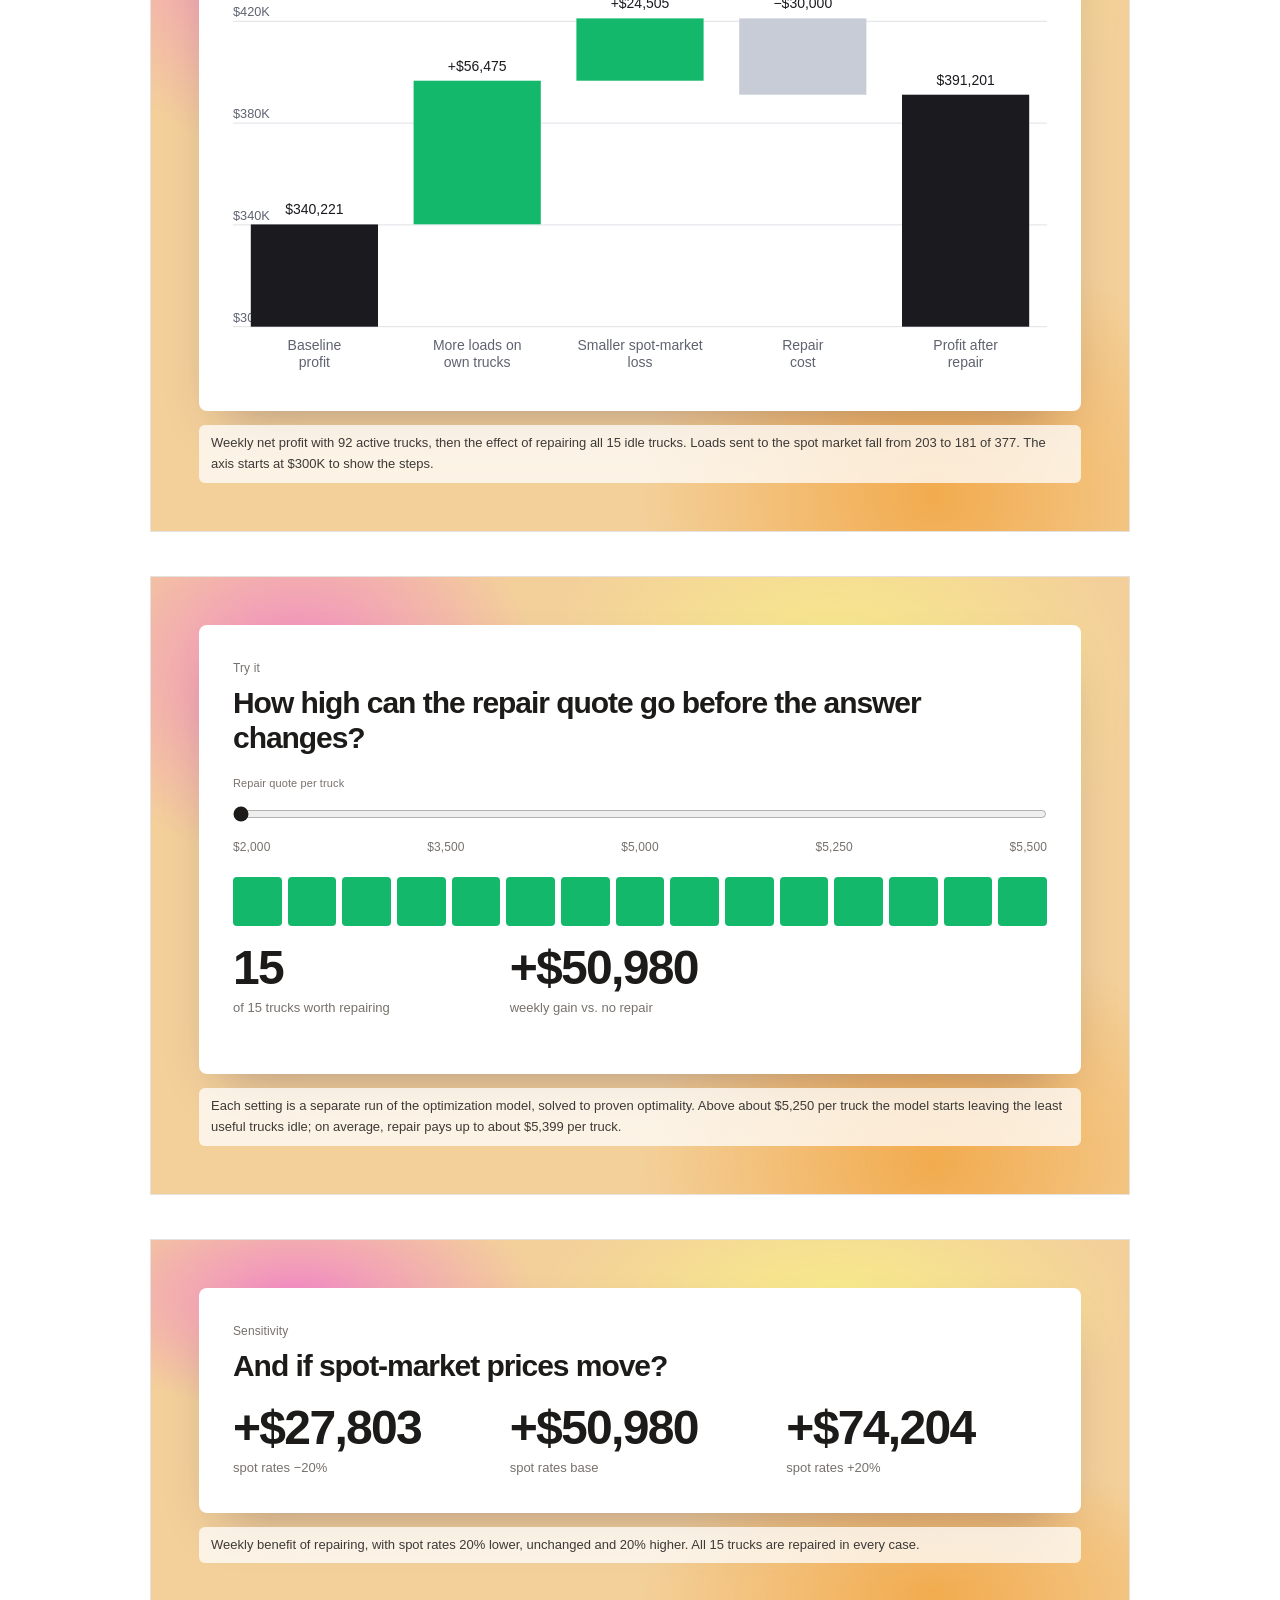
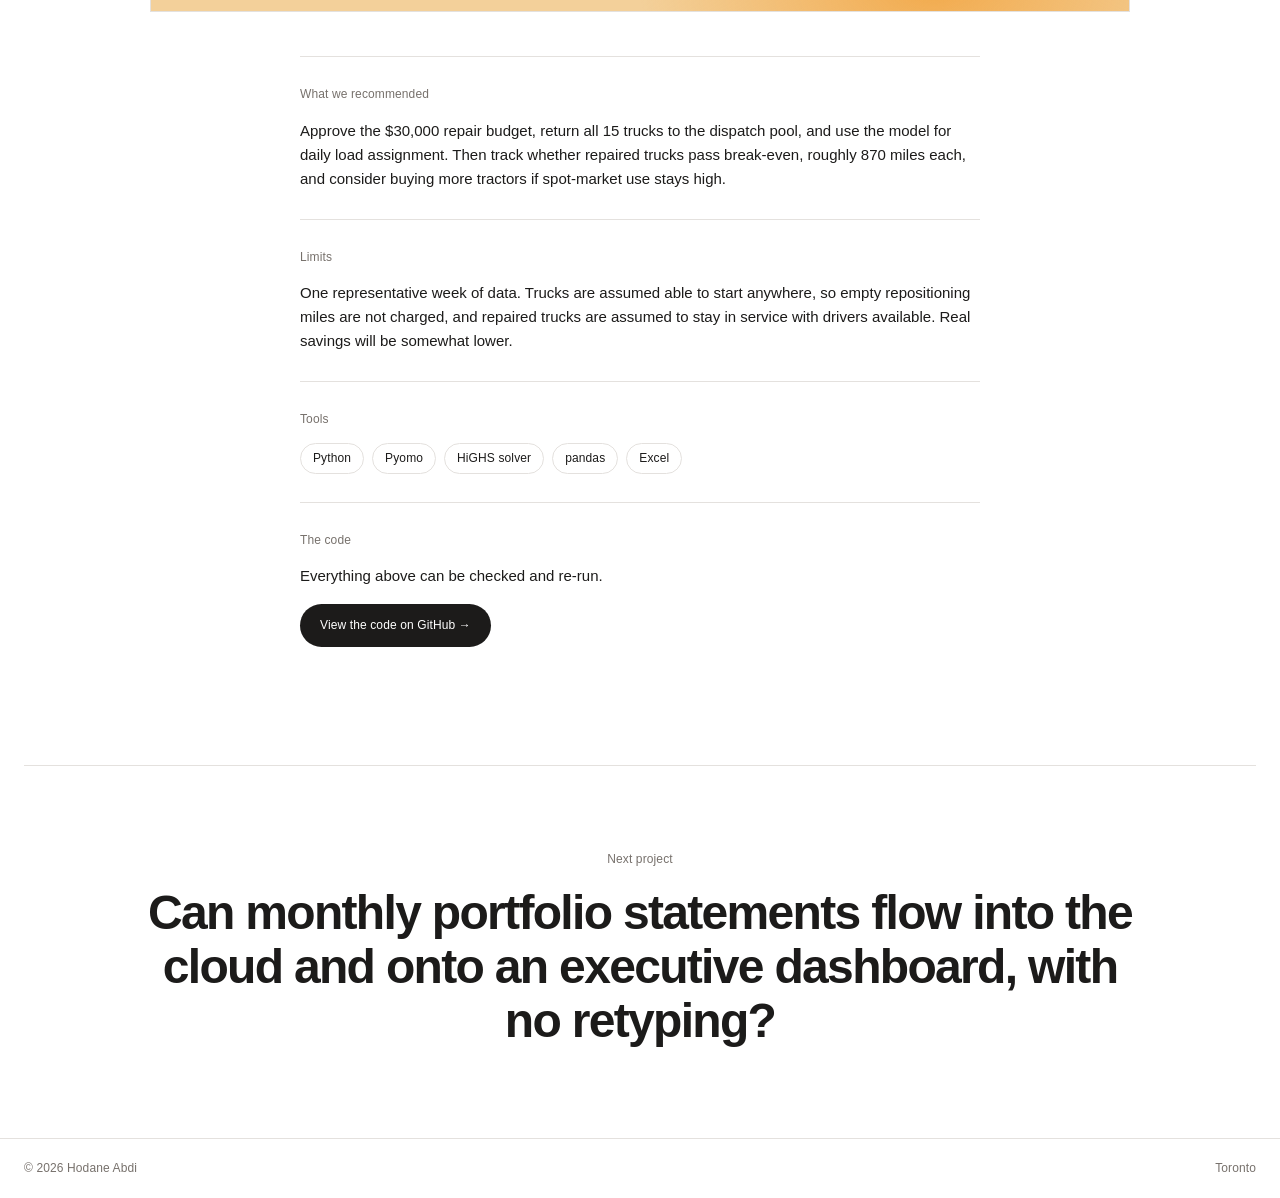
==== commit 8a65d104: "Sharper project questions, context lines, and an executive dashboard for the pipeline Co-Authored-By" ====
--- a/work/fleet-optimization.html
+++ b/work/fleet-optimization.html
@@ -6,13 +6,13 @@
 <meta property="og:title" content="Fleet Capacity Optimization | Hodane Abdi"><meta property="og:description" content="Deciding whether a trucking company should repair 15 idle tractors instead of paying spot-market rates.">
 <meta property="og:image" content="https://hodaneabdi.github.io/assets/og.png"><meta property="og:type" content="website"><meta name="twitter:card" content="summary_large_image">
 <link rel="preload" href="../assets/fonts/tinos.woff2" as="font" type="font/woff2" crossorigin>
-<link rel="stylesheet" href="../assets/style.css?v=202611041042">
+<link rel="stylesheet" href="../assets/style.css?v=202611041150">
 <link rel="icon" href="data:image/svg+xml,%3Csvg xmlns='http://www.w3.org/2000/svg' viewBox='0 0 32 32'%3E%3Ccircle cx='16' cy='16' r='14' fill='%23f2a2e6'/%3E%3C/svg%3E">
 </head><body data-g="g-sun" style="--acc:#14b86a;--acc-t:#0b8a4e">
 <nav class="nav"><a href="../index.html">Hodane Abdi</a><div class="links"><a href="../index.html#work">Work</a><a href="../index.html#about">About</a><a href="https://www.linkedin.com/in/hodane-abdi/">LinkedIn</a></div></nav>
 
 <main class="wrap">
-<header class="cs-head"><p class="mono">Optimization · Logistics · MMA 861 team project · course case</p><h1>Should we spend $30,000 to fix trucks we aren't using?</h1><p class="lede">Deciding whether a trucking company should repair 15 idle tractors instead of paying spot-market rates.</p></header>
+<header class="cs-head"><p class="mono">Supply chain optimization · Logistics · MMA 861 team project · course case</p><h1>How much profit are idle trucks costing us every week?</h1><p class="lede">Deciding whether a trucking company should repair 15 idle tractors instead of paying spot-market rates.</p></header>
 <div class="hero grain g-sun light"><h2>Repair or outsource?</h2></div>
 <div class="glance"><h3>Impact at a glance</h3><div class="stats" data-stagger><div class="stat reveal"><div class="num" data-count="51">+$51K</div><div class="mono">Weekly profit</div><p>after paying the one-time $30K repair cost</p></div><div class="stat reveal"><div class="num">$5.4K</div><div class="mono">Break-even</div><p>average repair cost per truck before repair stops paying</p></div><div class="stat reveal"><div class="num">−22</div><div class="mono">Spot-market loads</div><p>of 377 weekly loads (203 down to 181)</p></div></div></div>
 <p class="statement reveal">Fifteen trucks sat in maintenance while overflow freight went out at three dollars a mile or more. The company's own trucks cost under a dollar.</p>
@@ -28,9 +28,9 @@
 <script>window.FL=[[2000, 15, 391200.75, 50979.61], [3500, 15, 368700.75, 28479.61], [5000, 15, 346200.75, 5979.61], [5250, 12, 342494.09, 2272.96], [5500, 5, 340746.68, 525.54]];</script></div><figcaption>Each setting is a separate run of the optimization model, solved to proven optimality. Above about $5,250 per truck the model starts leaving the least useful trucks idle; on average, repair pays up to about $5,399 per truck.</figcaption></figure><figure class="viz reveal"><div class="vcard"><div class="vhead"><p class="mono">Sensitivity</p><h5>And if spot-market prices move?</h5></div>
 <div class="readout three"><div><span class="big">+$27,803</span><span class="mono">spot rates −20%</span></div><div><span class="big">+$50,980</span><span class="mono">spot rates base</span></div><div><span class="big">+$74,204</span><span class="mono">spot rates +20%</span></div></div></div><figcaption>Weekly benefit of repairing, with spot rates 20% lower, unchanged and 20% higher. All 15 trucks are repaired in every case.</figcaption></figure><div class="body"><section class="reveal"><h4>What we recommended</h4><p>Approve the $30,000 repair budget, return all 15 trucks to the dispatch pool, and use the model for daily load assignment. Then track whether repaired trucks pass break-even, roughly 870 miles each, and consider buying more tractors if spot-market use stays high.</p></section></div><div class="body"><section class="reveal"><h4>Limits</h4><p>One representative week of data. Trucks are assumed able to start anywhere, so empty repositioning miles are not charged, and repaired trucks are assumed to stay in service with drivers available. Real savings will be somewhat lower.</p></section></div><div class="body"><section class="reveal"><h4>Tools</h4><div class='chips'><span>Python</span><span>Pyomo</span><span>HiGHS solver</span><span>pandas</span><span>Excel</span></div></section></div>
 <div class="body"><section class="reveal"><h4>The code</h4><p>Everything above can be checked and re-run.</p><p style="margin-top:16px"><a class="cta" href="https://github.com/hodaneabdi/analytics-portfolio/tree/main/fleet-capacity-optimization">View the code on GitHub →</a></p></section></div>
-<a class="next" href="statement-automation.html"><span class="mono">Next project</span><div class="t">Can month-end reporting run itself, and still be trusted?</div></a>
+<a class="next" href="statement-automation.html"><span class="mono">Next project</span><div class="t">Can monthly portfolio statements flow into the cloud and onto an executive dashboard, with no retyping?</div></a>
 </main>
 <footer class="mono"><span>© 2026 Hodane Abdi</span><span>Toronto</span></footer>
 <div class="tip" id="tip" role="status" aria-live="polite"></div>
-<script src="../assets/site.js?v=202611041042"></script>
+<script src="../assets/site.js?v=202611041150"></script>
 </body></html>
--- a/assets/style.css
+++ b/assets/style.css
@@ -210,9 +210,26 @@
 .about-photo img{width:94%;height:auto;position:relative;z-index:1}
 .about h2{margin-top:16px}
 @media (max-width:760px){.about{grid-template-columns:1fr}.about-photo{max-width:340px}}
-.about-photo{aspect-ratio:auto;border-radius:0;background:none}
-.about-photo img{width:100%}
-.about-photo img{-webkit-mask-image:linear-gradient(to bottom,#000 72%,transparent 100%);mask-image:linear-gradient(to bottom,#000 72%,transparent 100%)}
 .intro h1{font-size:clamp(30px,3.8vw,50px);line-height:1.08;letter-spacing:-.03em}
 .intro .lede{font-size:clamp(16px,1.3vw,18px)}
 .hbtn,.hbtn.dark{background:#fff;color:var(--ink);border-color:#d9d6d2}
+
+.about{margin-left:auto;margin-right:auto}
+@media (max-width:760px){.about-photo{margin:0 auto}}
+.cap .ctx{font-size:14px;color:var(--grey);margin-top:6px}
+.dash .kpis{display:grid;grid-template-columns:repeat(4,1fr);gap:10px}
+.dash .kpis>div{background:#f7f6fb;border-radius:12px;padding:14px 16px}
+.dash .k{display:block;font-family:var(--serif);font-weight:600;font-size:30px;letter-spacing:-.03em;line-height:1;color:#6236e8}
+.dash .l{display:block;font-size:12.5px;line-height:1.35;color:var(--grey);margin-top:8px}
+.dash .dgrid{display:grid;grid-template-columns:1.7fr 1fr;gap:10px;margin-top:10px}
+.dash .dp{border:1px solid var(--line);border-radius:12px;padding:14px 16px}
+.dash .dt{font-size:13px;font-weight:600;margin-bottom:8px}
+.dash .flag{font-weight:400;color:#ff3b30;margin-left:8px;font-size:12px}
+.abars{display:grid;gap:12px;margin-top:6px}
+.ab{display:grid;grid-template-columns:12px 1fr auto;gap:8px;align-items:center;font-size:13px}
+.ab .sw{width:10px;height:10px;border-radius:3px}
+.ab .av{font-weight:600}
+.ab i{grid-column:1/-1;height:6px;border-radius:3px;width:var(--w);transform-origin:left}
+.draw{stroke-dasharray:3000;stroke-dashoffset:3000;transition:stroke-dashoffset 2s var(--ease)}
+.in .draw,.card .draw{stroke-dashoffset:0}
+@media (max-width:760px){.dash .kpis{grid-template-columns:1fr 1fr}.dash .dgrid{grid-template-columns:1fr}}
